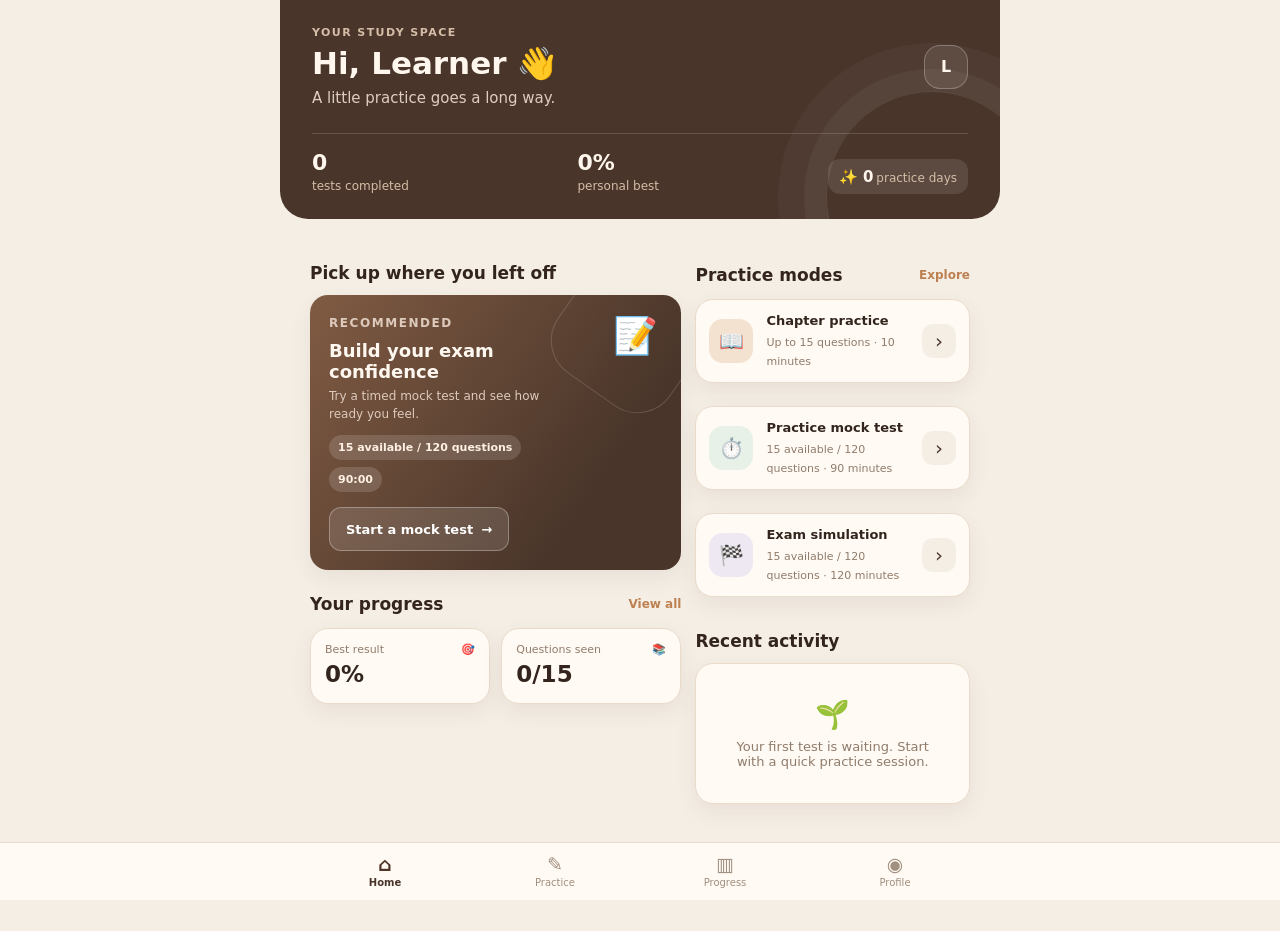
==== index.html @ cb33eec6 "Publish Exam Practice PWA" ====
<!doctype html>
<html lang="en">
  <head>
    <meta charset="utf-8">
    <meta name="viewport" content="width=device-width, initial-scale=1, viewport-fit=cover">
    <meta name="theme-color" content="#49352a">
    <meta name="description" content="A focused, mobile-first exam practice app.">
    <link rel="manifest" href="./manifest.json">
    <link rel="icon" href="./icon.svg" type="image/svg+xml">
    <title>Exam Practice</title>
    <link rel="stylesheet" href="./styles.css">
    <script src="./config.js"></script>
    <script type="module" src="./app.js"></script>
  </head>
  <body>
    <main id="app" aria-live="polite"></main>
  </body>
</html>
---- styles.css ----
:root {
  color-scheme: light;
  --bg: #f5eee5;
  --surface: #fffaf4;
  --line: #eadbca;
  --ink: #33251d;
  --muted: #907c6b;
  --brown: #49352a;
  --brown-soft: #634838;
  --accent: #bd8051;
  --accent-light: #f3e2cf;
  --green: #4c805d;
  --green-light: #e7f1e7;
  --red: #bd6050;
  --red-light: #f8e9e4;
  --purple: #82649a;
  --shadow: 0 8px 22px rgb(74 52 38 / 7%);
  font-family: system-ui, -apple-system, "Segoe UI", sans-serif;
  font-synthesis: none;
  text-rendering: optimizeLegibility;
}
@media (max-width: 380px) {
  .bank-status { align-items: flex-start; flex-direction: column; }
  .bank-status .button { width: 100%; }
}

* { box-sizing: border-box; }
body {
  margin: 0;
  min-width: 320px;
  min-height: 100vh;
  background: var(--bg);
  color: var(--ink);
}
button, input { font: inherit; }
button { color: inherit; }
button:focus-visible, input:focus-visible {
  outline: 3px solid #d69b6a;
  outline-offset: 2px;
}
#app {
  width: min(100%, 720px);
  min-height: 100vh;
  margin: 0 auto;
  padding-bottom: calc(91px + env(safe-area-inset-bottom, 0px));
}
.page { padding: 0 20px 24px; }
.hero {
  position: relative;
  overflow: hidden;
  margin: 0 -20px 22px;
  padding: calc(26px + env(safe-area-inset-top, 0px)) 22px 25px;
  color: #fff7ed;
  background: var(--brown);
  border-radius: 0 0 28px 28px;
}
.hero::after {
  position: absolute;
  right: -38px;
  bottom: -84px;
  width: 210px;
  height: 210px;
  border: 1px solid rgb(255 255 255 / 10%);
  border-radius: 50%;
  box-shadow: 0 0 0 22px rgb(255 255 255 / 4%), 0 0 0 48px rgb(255 255 255 / 3%);
  content: "";
}
.hero-top, .row, .section-heading, .test-head, .bottom-actions, .profile-row {
  display: flex;
  align-items: center;
  justify-content: space-between;
  gap: 12px;
}
.eyebrow {
  margin: 0 0 6px;
  color: var(--muted);
  font-size: 11px;
  font-weight: 700;
  letter-spacing: .13em;
  text-transform: uppercase;
}
.hero .eyebrow { color: #d5bda7; }
h1, h2, h3, p { margin-top: 0; }
h1, h2, h3 { font-family: system-ui, -apple-system, "Segoe UI", sans-serif; }
.hero h1 { max-width: 350px; margin-bottom: 7px; font-size: 27px; line-height: 1.2; }
.hero-copy { margin: 0; color: #dfcec0; font-size: 14px; }
.avatar-button {
  z-index: 1;
  display: grid;
  width: 44px;
  height: 44px;
  flex: 0 0 44px;
  place-items: center;
  border: 1px solid rgb(255 255 255 / 25%);
  border-radius: 16px;
  color: #fff7ed;
  background: rgb(255 255 255 / 9%);
  font-size: 16px;
  font-weight: 700;
}
.hero-progress {
  position: relative;
  z-index: 1;
  display: flex;
  align-items: end;
  justify-content: space-between;
  gap: 16px;
  margin-top: 26px;
  padding-top: 16px;
  border-top: 1px solid rgb(255 255 255 / 15%);
}
.hero-progress strong { display: block; font: 800 22px system-ui, sans-serif; }
.hero-progress span { color: #d5bda7; font-size: 12px; }
.streak { padding: 8px 11px; border-radius: 12px; background: rgb(255 255 255 / 10%); }
.streak strong { display: inline; margin-right: 3px; font-size: 15px; }
.section-heading { margin: 23px 0 12px; }
.section-heading h2 { margin: 0; font-size: 17px; }
.section-heading button {
  padding: 5px 0;
  border: 0;
  color: var(--accent);
  background: transparent;
  font-size: 12px;
  font-weight: 700;
}
.card {
  margin-bottom: 12px;
  padding: 16px;
  border: 1px solid var(--line);
  border-radius: 18px;
  background: var(--surface);
  box-shadow: var(--shadow);
}
.primary-card {
  position: relative;
  overflow: hidden;
  padding: 19px;
  border: 0;
  color: #fff8f0;
  background: linear-gradient(125deg, #805b43, #49352a 75%);
}
.primary-card::after {
  position: absolute;
  top: -30px;
  right: -18px;
  width: 135px;
  height: 135px;
  border: 1px solid rgb(255 255 255 / 15%);
  border-radius: 40px;
  content: "";
  transform: rotate(35deg);
}
.primary-card .card-content { position: relative; z-index: 1; max-width: 73%; }
.primary-card h3 { margin: 8px 0 5px; font-size: 18px; }
.primary-card p { margin: 0; color: #ddcabc; font-size: 12px; line-height: 1.5; }
.primary-card .card-icon { position: absolute; top: 20px; right: 23px; font-size: 36px; }
.pill-row { display: flex; flex-wrap: wrap; gap: 7px; margin-top: 12px; }
.pill {
  display: inline-flex;
  align-items: center;
  min-height: 25px;
  padding: 4px 9px;
  border-radius: 99px;
  color: var(--brown-soft);
  background: var(--accent-light);
  font-size: 11px;
  font-weight: 600;
}
.primary-card .pill { color: #fff1e3; background: rgb(255 255 255 / 14%); }
.button {
  display: inline-flex;
  min-height: 44px;
  align-items: center;
  justify-content: center;
  gap: 8px;
  padding: 0 16px;
  border: 1px solid var(--line);
  border-radius: 12px;
  background: var(--surface);
  font-size: 13px;
  font-weight: 700;
  cursor: pointer;
  transition: transform .15s ease, background .15s ease;
}
.button:active { transform: scale(.98); }
.button-primary { border-color: var(--brown); color: white; background: var(--brown); }
.button-light { border-color: rgb(255 255 255 / 30%); color: white; background: rgb(255 255 255 / 12%); }
.button-full { width: 100%; }
.primary-card .button { margin-top: 15px; }
.stats-grid { display: grid; grid-template-columns: repeat(2, 1fr); gap: 11px; }
.stat-card { margin: 0; padding: 14px; }
.stat-card span { display: block; color: var(--muted); font-size: 11px; }
.stat-card strong { display: block; margin: 5px 0 2px; font: 800 23px system-ui, sans-serif; }
.stat-icon { float: right; font-size: 19px; }
.mode-list { display: grid; gap: 10px; }
.mode-card { display: flex; align-items: center; gap: 13px; padding: 13px; }
.mode-icon {
  display: grid;
  width: 44px;
  height: 44px;
  flex: 0 0 44px;
  place-items: center;
  border-radius: 14px;
  background: var(--accent-light);
  font-size: 20px;
}
.mode-icon.green { background: var(--green-light); }
.mode-icon.purple { background: #eee8f3; }
.mode-copy { min-width: 0; flex: 1; }
.mode-copy strong { display: block; margin-bottom: 3px; font-size: 13px; }
.mode-copy span { color: var(--muted); font-size: 11px; }
.arrow-button {
  display: grid;
  width: 34px;
  height: 34px;
  flex: 0 0 34px;
  place-items: center;
  border: 0;
  border-radius: 11px;
  color: var(--brown);
  background: #f5eee5;
  font-size: 20px;
}
.chapter-card { display: flex; align-items: center; gap: 13px; }
.chapter-card .mode-copy span { display: block; }
.chapter-progress { height: 5px; margin-top: 9px; overflow: hidden; border-radius: 8px; background: #efe6db; }
.chapter-progress i { display: block; height: 100%; border-radius: inherit; background: var(--green); }
.empty-state { padding: 18px; color: var(--muted); text-align: center; font-size: 13px; }
.empty-state .empty-icon { display: block; margin-bottom: 8px; font-size: 28px; }
.recent-row { display: flex; align-items: center; gap: 12px; padding: 11px 0; border-top: 1px solid var(--line); }
.recent-row:first-child { border-top: 0; }
.recent-icon { display: grid; width: 38px; height: 38px; place-items: center; border-radius: 12px; background: var(--accent-light); }
.recent-copy { min-width: 0; flex: 1; }
.recent-copy strong { display: block; overflow: hidden; font-size: 12px; text-overflow: ellipsis; white-space: nowrap; }
.recent-copy span, .recent-score span { color: var(--muted); font-size: 11px; }
.recent-score { text-align: right; }
.recent-score strong { display: block; font: 700 14px system-ui, sans-serif; }
.tabbar {
  position: fixed;
  z-index: 10;
  right: 0;
  bottom: 0;
  left: 0;
  display: flex;
  justify-content: center;
  padding: 8px 10px calc(8px + env(safe-area-inset-bottom, 0px));
  border-top: 1px solid var(--line);
  background: rgb(255 250 244 / 96%);
  backdrop-filter: blur(16px);
}
.tabbar-inner { display: grid; width: min(100%, 680px); grid-template-columns: repeat(4, 1fr); }
.tab-button {
  display: grid;
  justify-items: center;
  gap: 3px;
  padding: 4px 0;
  border: 0;
  color: #a18f7f;
  background: transparent;
  font-size: 10px;
}
.tab-button .tab-icon { font-size: 19px; line-height: 1; }
.tab-button.active { color: var(--brown); font-weight: 700; }
.tab-button.active .tab-icon { filter: saturate(1.3); }
.page-title { margin: 25px 0 16px; font-size: 22px; }
.page-subtitle { margin: -9px 0 20px; color: var(--muted); font-size: 13px; }
.chapter-list { display: grid; gap: 10px; }
.subject-heading { margin: 17px 2px 8px; color: var(--muted); font-size: 12px; letter-spacing: .08em; text-transform: uppercase; }
.bank-status { display: flex; align-items: center; justify-content: space-between; gap: 12px; margin: 12px 0 16px; color: var(--muted); font-size: 11px; }
.bank-status .button { min-height: 36px; flex: 0 0 auto; padding: 0 11px; font-size: 10px; }
.availability-note { padding: 10px 12px; border-radius: 11px; color: var(--brown-soft) !important; background: var(--accent-light); }
.developer-credit { margin: 8px 0 18px; color: var(--muted); text-align: center; font-size: 11px; }
.button:disabled, .arrow-button:disabled { opacity: .45; cursor: not-allowed; }
.chapter-list-card { display: flex; align-items: center; gap: 12px; padding: 14px; }
.chapter-number {
  display: grid;
  width: 40px;
  height: 40px;
  flex: 0 0 40px;
  place-items: center;
  border-radius: 13px;
  color: var(--brown);
  background: var(--accent-light);
  font: 700 13px system-ui, sans-serif;
}
.chapter-list-card .mode-copy strong { font-size: 12px; }
.chapter-list-card .mode-copy span { font-size: 10px; }
.test-screen { min-height: 100vh; padding-bottom: calc(100px + env(safe-area-inset-bottom, 0px)); }
.test-header {
  padding: calc(14px + env(safe-area-inset-top, 0px)) 20px 13px;
  color: #fff8f0;
  background: var(--brown);
}
.test-head { justify-content: flex-start; }
.back-button {
  display: grid;
  width: 38px;
  height: 38px;
  flex: 0 0 38px;
  place-items: center;
  border: 1px solid rgb(255 255 255 / 20%);
  border-radius: 12px;
  color: #fff8f0;
  background: rgb(255 255 255 / 8%);
  font-size: 19px;
}
.test-name { min-width: 0; flex: 1; }
.test-name strong { display: block; overflow: hidden; font-size: 13px; text-overflow: ellipsis; white-space: nowrap; }
.test-name span { color: #d7c5b6; font-size: 10px; }
.timer {
  min-width: 68px;
  padding: 6px 8px;
  border-radius: 10px;
  color: var(--ink);
  background: #fffaf4;
  text-align: center;
}
.timer span { display: block; color: var(--muted); font-size: 9px; }
.timer strong { font: 700 14px system-ui, sans-serif; font-variant-numeric: tabular-nums; }
.timer.urgent { color: var(--red); }
.test-meta { display: flex; justify-content: space-between; align-items: center; padding: 12px 20px; background: #f0e4d6; font-size: 11px; }
.test-meta strong { font-size: 12px; }
.test-content { padding: 18px 20px 24px; }
.question-progress { height: 5px; margin-bottom: 18px; overflow: hidden; border-radius: 5px; background: #e8dbcb; }
.question-progress i { display: block; height: 100%; background: var(--accent); transition: width .2s ease; }
.question-label { margin: 0 0 11px; color: var(--muted); font-size: 11px; font-weight: 700; letter-spacing: .06em; text-transform: uppercase; }
.question-text { margin: 0 0 22px; font: 700 19px/1.45 system-ui, sans-serif; }
.option-list { display: grid; gap: 10px; }
.option {
  display: flex;
  min-height: 54px;
  align-items: center;
  gap: 12px;
  padding: 12px;
  border: 1.5px solid var(--line);
  border-radius: 14px;
  background: var(--surface);
  text-align: left;
  font-size: 13px;
  line-height: 1.45;
  cursor: pointer;
}
.option.selected { border-color: var(--accent); background: #f8eddf; }
.option-letter {
  display: grid;
  width: 27px;
  height: 27px;
  flex: 0 0 27px;
  place-items: center;
  border: 1px solid #dbc8b4;
  border-radius: 9px;
  color: var(--muted);
  font-size: 11px;
  font-weight: 700;
}
.option.selected .option-letter { border-color: var(--accent); color: white; background: var(--accent); }
.test-tools { display: flex; align-items: center; justify-content: space-between; gap: 9px; margin-top: 23px; }
.test-tools .button { min-height: 40px; padding: 0 11px; font-size: 11px; }
.review-button { color: var(--purple); background: #f4eff7; }
.bottom-actions {
  position: fixed;
  z-index: 4;
  right: 0;
  bottom: 0;
  left: 0;
  padding: 10px 20px calc(10px + env(safe-area-inset-bottom, 0px));
  border-top: 1px solid var(--line);
  background: rgb(255 250 244 / 97%);
  backdrop-filter: blur(14px);
}
.bottom-actions > div { display: flex; width: min(100%, 680px); justify-content: space-between; gap: 10px; margin: auto; }
.bottom-actions .button { min-height: 43px; }
.palette-overlay, .modal-overlay {
  position: fixed;
  z-index: 20;
  inset: 0;
  display: flex;
  justify-content: center;
  background: rgb(33 24 18 / 50%);
}
.palette-overlay { align-items: end; }
.palette-sheet {
  width: min(100%, 720px);
  max-height: 82vh;
  overflow: auto;
  padding: 22px 20px calc(25px + env(safe-area-inset-bottom, 0px));
  border-radius: 24px 24px 0 0;
  background: var(--surface);
}
.palette-sheet h2 { margin: 0; font-size: 18px; }
.palette-sheet p { margin: 5px 0 14px; color: var(--muted); font-size: 12px; }
.palette-grid { display: grid; grid-template-columns: repeat(5, 1fr); gap: 9px; margin: 15px 0; }
.palette-number {
  min-height: 43px;
  border: 1px solid var(--line);
  border-radius: 12px;
  background: #f4ede4;
  font-size: 12px;
  font-weight: 700;
}
.palette-number.answered { border-color: var(--green); color: white; background: var(--green); }
.palette-number.marked { border-color: var(--purple); color: white; background: var(--purple); }
.palette-number.current { outline: 3px solid #e3ae73; outline-offset: 1px; }
.modal-overlay { align-items: center; padding: 20px; }
.modal {
  width: min(100%, 410px);
  padding: 21px;
  border-radius: 20px;
  background: var(--surface);
  box-shadow: 0 20px 60px rgb(0 0 0 / 20%);
}
.modal h2 { margin: 0 0 8px; font-size: 19px; }
.modal p { margin-bottom: 14px; color: var(--muted); font-size: 12px; line-height: 1.55; }
.modal .button + .button { margin-top: 8px; }
.instruction-list { margin: 0 0 15px; padding-left: 18px; color: var(--muted); font-size: 12px; line-height: 1.7; }
.result-score {
  padding: 21px 15px;
  text-align: center;
  background: linear-gradient(135deg, #f4e6d5, #fffaf4);
}
.result-score strong { display: block; font: 800 40px system-ui, sans-serif; }
.result-score span { color: var(--muted); font-size: 12px; }
.result-grade { display: inline-block; margin-top: 8px; padding: 4px 10px; border-radius: 99px; color: var(--green); background: var(--green-light); font-size: 11px; font-weight: 700; }
.result-stats { display: grid; grid-template-columns: repeat(3, 1fr); gap: 8px; }
.result-stats div { padding: 11px 4px; border-radius: 12px; background: #f5eee5; text-align: center; }
.result-stats strong { display: block; font-size: 16px; }
.result-stats span { color: var(--muted); font-size: 10px; }
.review-card { padding: 14px; }
.review-navigation { display: flex; align-items: center; justify-content: space-between; gap: 10px; margin: 0 0 10px; }
.review-navigation span { color: var(--muted); font-size: 11px; }
.review-navigation .button { min-height: 38px; }
.review-card h3 { margin: 0 0 11px; font-size: 13px; line-height: 1.5; }
.review-answer { margin: 5px 0; padding: 8px 10px; border: 1px solid var(--line); border-radius: 10px; font-size: 11px; }
.review-answer.correct { border-color: #a7c9a8; background: var(--green-light); }
.review-answer.incorrect { border-color: #e2b3a9; background: var(--red-light); }
.review-explanation { margin: 10px 0 0; color: var(--muted); font-size: 11px; line-height: 1.5; }
.chart { display: flex; height: 160px; align-items: end; gap: 8px; padding: 15px 0 0; border-bottom: 1px solid var(--line); }
.chart-column { display: flex; height: 100%; flex: 1; flex-direction: column; justify-content: end; align-items: center; gap: 6px; }
.chart-bar { width: min(24px, 65%); min-height: 4px; border-radius: 7px 7px 2px 2px; background: var(--accent); }
.chart-column span { color: var(--muted); font-size: 9px; }
.profile-card { display: flex; align-items: center; gap: 14px; }
.profile-avatar { display: grid; width: 54px; height: 54px; flex: 0 0 54px; place-items: center; border-radius: 18px; color: white; background: var(--brown); font: 700 20px system-ui, sans-serif; }
.profile-card h2 { margin: 0 0 3px; font-size: 15px; }
.profile-card p { margin: 0; color: var(--muted); font-size: 11px; }
.input-label { display: block; margin: 16px 0 7px; font-size: 12px; font-weight: 700; }
.text-input { width: 100%; min-height: 45px; padding: 0 12px; border: 1px solid var(--line); border-radius: 12px; color: var(--ink); background: #fffdf9; }
.profile-row { padding: 12px 0; border-bottom: 1px solid var(--line); }
.profile-row:last-child { border-bottom: 0; }
.profile-row span { color: var(--muted); font-size: 12px; }
.profile-row strong { font-size: 12px; }
.button-danger { border-color: #e2b3a9; color: var(--red); background: #fff9f7; }
.toast {
  position: fixed;
  z-index: 30;
  right: 20px;
  bottom: calc(85px + env(safe-area-inset-bottom, 0px));
  left: 20px;
  width: fit-content;
  max-width: calc(100% - 40px);
  margin: 0 auto;
  padding: 11px 15px;
  border-radius: 12px;
  color: white;
  background: var(--brown);
  box-shadow: var(--shadow);
  font-size: 12px;
}
.hidden { display: none !important; }

@media (min-width: 640px) {
  .page { padding-right: 30px; padding-left: 30px; }
  .hero { margin-right: -30px; margin-left: -30px; padding-right: 32px; padding-left: 32px; }
  .hero h1 { font-size: 31px; }
  .hero .hero-copy { font-size: 15px; }
  .hero-grid { display: grid; grid-template-columns: 1.15fr .85fr; align-items: start; gap: 14px; }
  .hero-grid .section-heading { margin-top: 22px; }
  .mode-list { gap: 11px; }
  .palette-overlay { align-items: center; }
  .palette-sheet { max-width: 520px; border-radius: 24px; }
}
@media (prefers-reduced-motion: reduce) {
  *, *::before, *::after { scroll-behavior: auto !important; transition-duration: .01ms !important; }
}
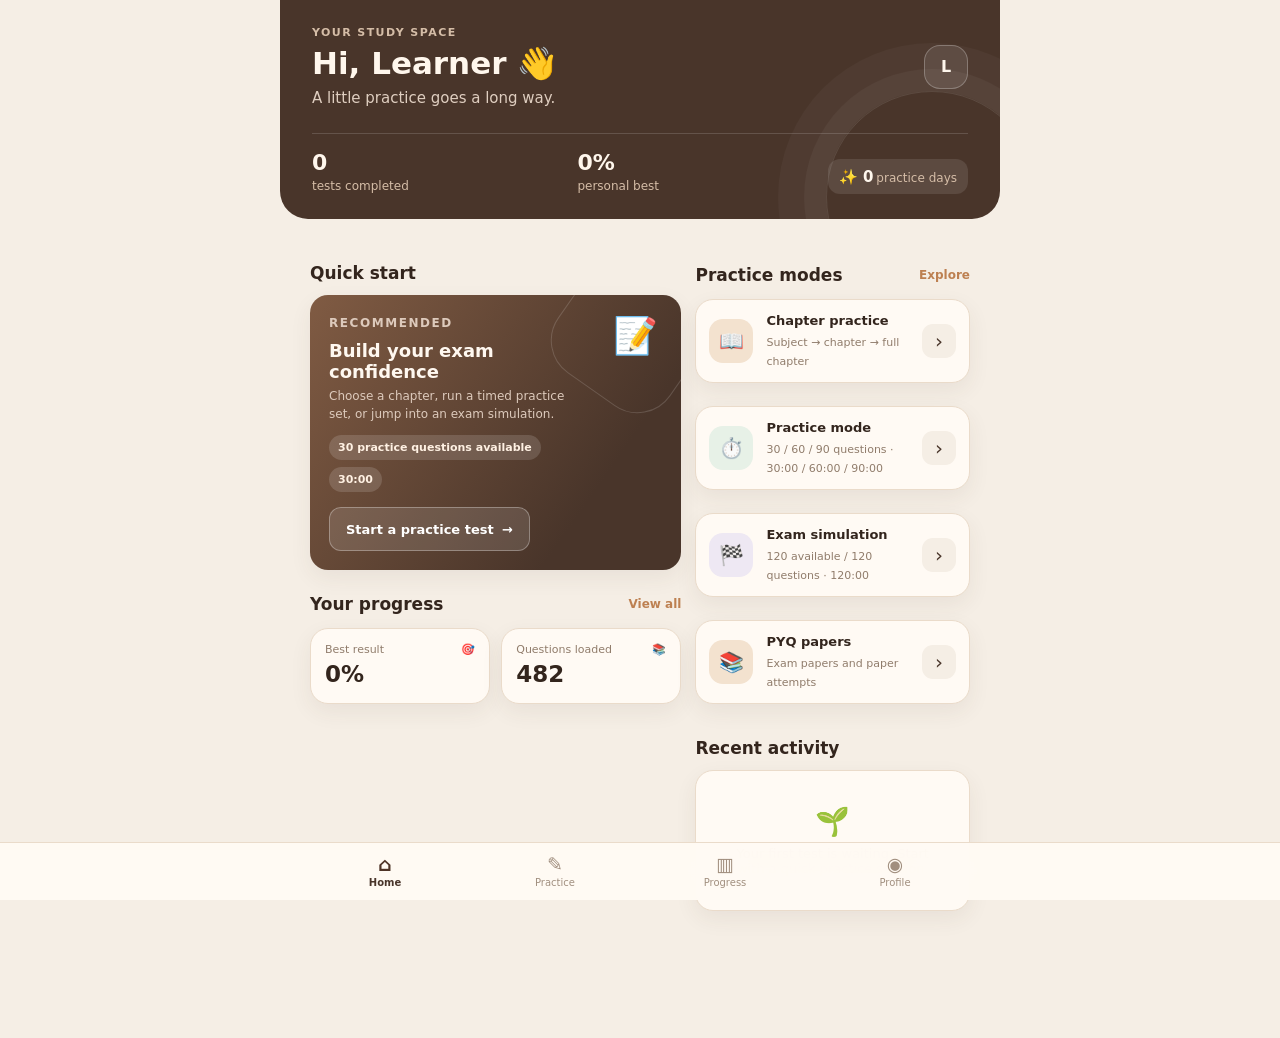
==== commit 234e1b8f: "Bust cached app modules for question-bank update Co-authored-by: Copilot <223556219+Copilot@users.no" ====
--- a/index.html
+++ b/index.html
@@ -10,7 +10,7 @@
     <title>Exam Practice</title>
     <link rel="stylesheet" href="./styles.css">
     <script src="./config.js"></script>
-    <script type="module" src="./app.js"></script>
+    <script type="module" src="./app.js?v=1.0.6"></script>
   </head>
   <body>
     <main id="app" aria-live="polite"></main>
--- a/styles.css
+++ b/styles.css
@@ -191,6 +191,7 @@
 .stat-card { margin: 0; padding: 14px; }
 .stat-card span { display: block; color: var(--muted); font-size: 11px; }
 .stat-card strong { display: block; margin: 5px 0 2px; font: 800 23px system-ui, sans-serif; }
+.stat-card small { display: block; margin-top: 5px; color: var(--muted); font-size: 10px; line-height: 1.4; }
 .stat-icon { float: right; font-size: 19px; }
 .mode-list { display: grid; gap: 10px; }
 .mode-card { display: flex; align-items: center; gap: 13px; padding: 13px; }
@@ -439,7 +440,45 @@
 .chart-bar { width: min(24px, 65%); min-height: 4px; border-radius: 7px 7px 2px 2px; background: var(--accent); }
 .chart-column span { color: var(--muted); font-size: 9px; }
 .profile-card { display: flex; align-items: center; gap: 14px; }
-.profile-avatar { display: grid; width: 54px; height: 54px; flex: 0 0 54px; place-items: center; border-radius: 18px; color: white; background: var(--brown); font: 700 20px system-ui, sans-serif; }
+.profile-photo-control { position: relative; width: 64px; height: 64px; flex: 0 0 64px; }
+.profile-avatar-image, .profile-avatar {
+  display: grid;
+  width: 64px;
+  height: 64px;
+  place-items: center;
+  overflow: hidden;
+  border-radius: 50%;
+  object-fit: cover;
+}
+.profile-avatar { color: white; background: var(--brown); font: 700 20px system-ui, sans-serif; }
+.is-hidden { display: none !important; }
+.photo-upload-button {
+  position: absolute;
+  right: -3px;
+  bottom: -3px;
+  display: grid;
+  width: 27px;
+  height: 27px;
+  place-items: center;
+  border: 2px solid var(--surface);
+  border-radius: 50%;
+  color: white;
+  background: var(--accent);
+  font-size: 19px;
+  font-weight: 700;
+  line-height: 1;
+  cursor: pointer;
+}
+.photo-upload-button:focus-visible { outline: 3px solid #d69b6a; outline-offset: 2px; }
+.visually-hidden {
+  position: absolute;
+  width: 1px;
+  height: 1px;
+  overflow: hidden;
+  clip: rect(0, 0, 0, 0);
+  clip-path: inset(50%);
+  white-space: nowrap;
+}
 .profile-card h2 { margin: 0 0 3px; font-size: 15px; }
 .profile-card p { margin: 0; color: var(--muted); font-size: 11px; }
 .input-label { display: block; margin: 16px 0 7px; font-size: 12px; font-weight: 700; }
